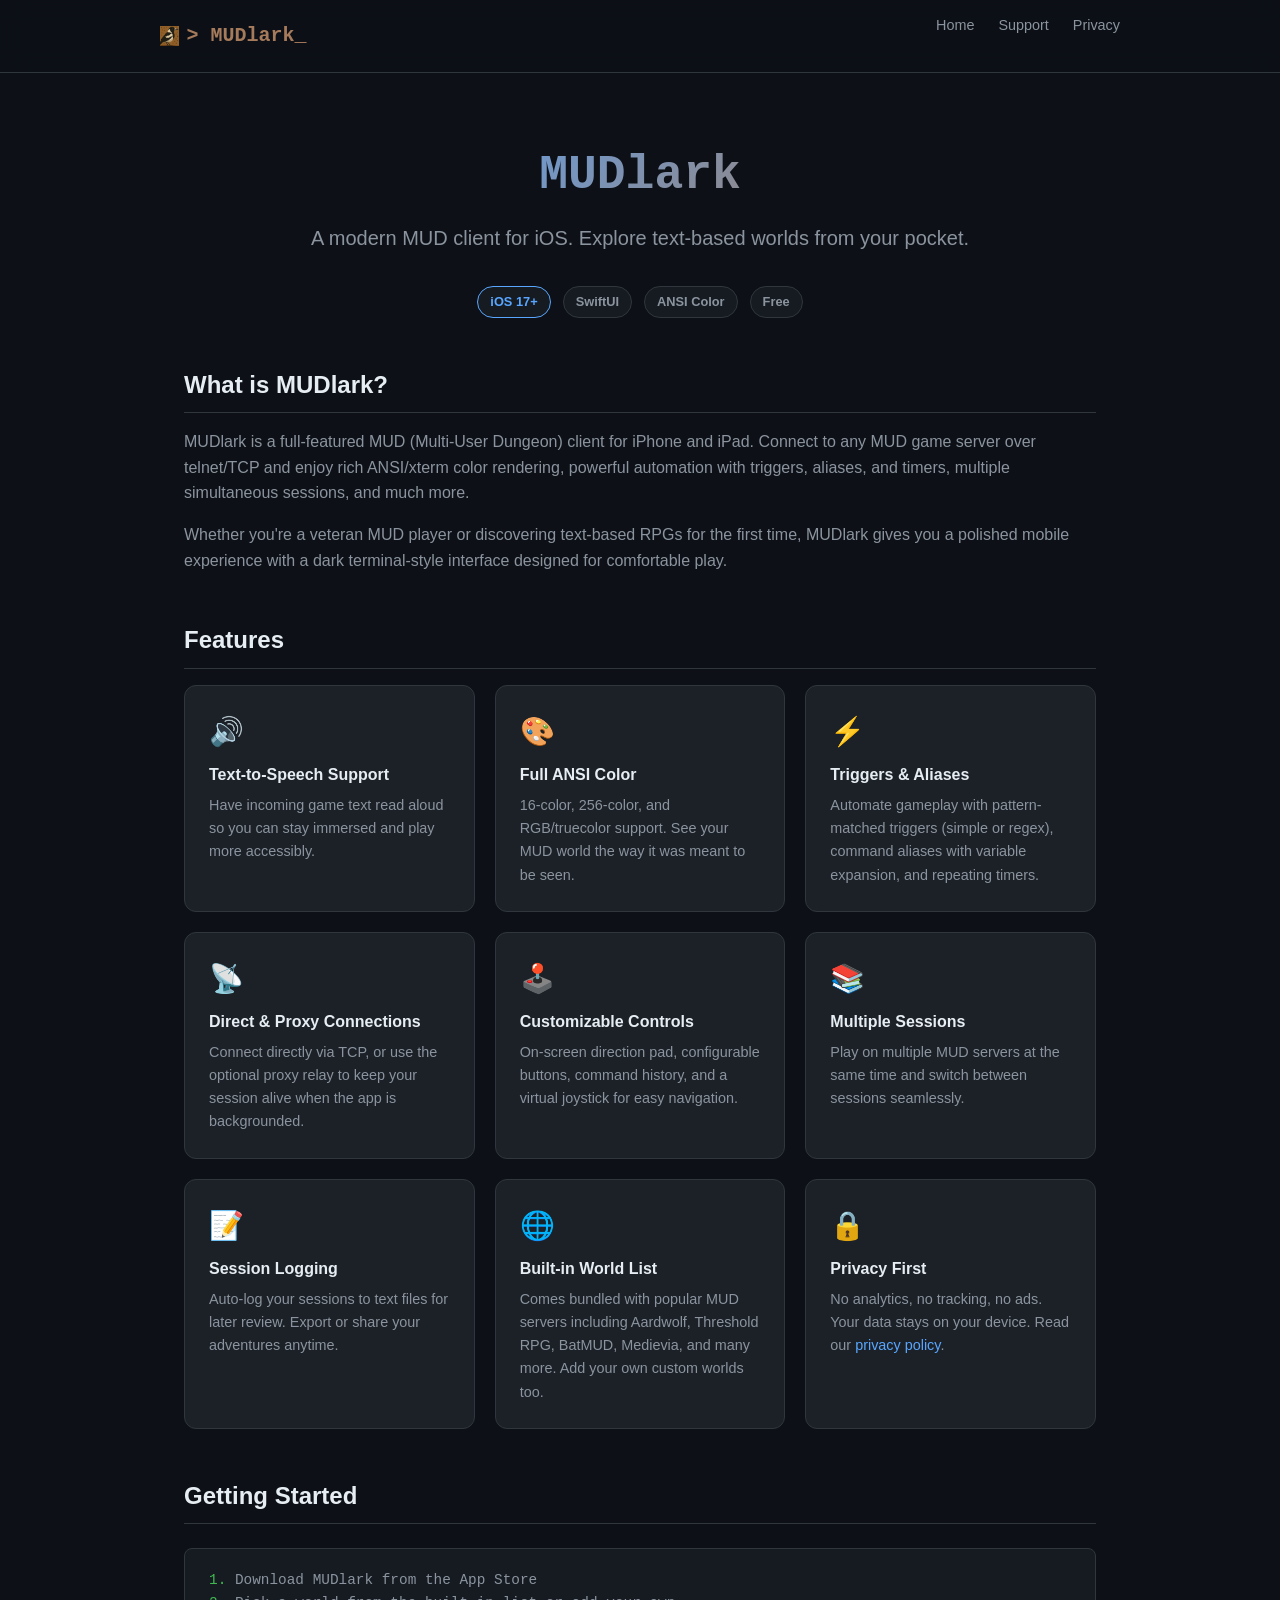
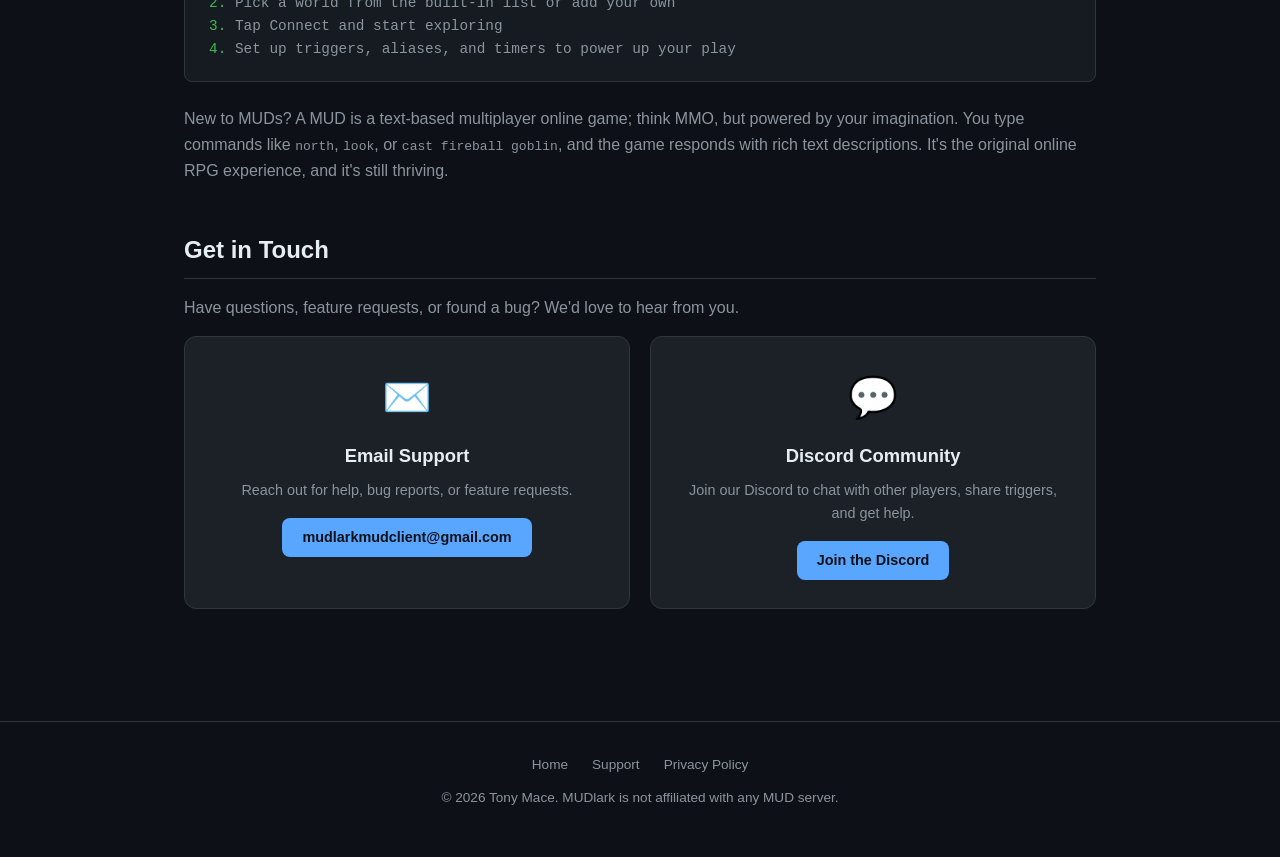
==== docs/index.html @ a76c88ca "bigger icon" ====
<!DOCTYPE html>
<html lang="en">
<head>
  <meta charset="UTF-8">
  <meta name="viewport" content="width=device-width, initial-scale=1.0">
  <title>MUDlark — iOS MUD Client</title>
  <meta name="description" content="MUDlark is a modern MUD client for iOS. Connect to MUD game servers with full ANSI color support, triggers, aliases, timers, and more.">
  <link rel="stylesheet" href="style.css">
</head>
<body>

  <nav>
    <div class="nav-inner">
      <a href="index.html" class="logo"><img src="MUDlark_icon.png" alt="" class="logo-icon" width="36" height="36">&gt; MUDlark_</a>
      <ul class="nav-links">
        <li><a href="index.html">Home</a></li>
        <li><a href="support.html">Support</a></li>
        <li><a href="privacy.html">Privacy</a></li>
      </ul>
    </div>
  </nav>

  <div class="hero">
    <h1>MUDlark</h1>
    <p class="tagline">A modern MUD client for iOS. Explore text-based worlds from your pocket.</p>
    <div class="badges">
      <span class="badge ios">iOS 17+</span>
      <span class="badge">SwiftUI</span>
      <span class="badge">ANSI Color</span>
      <span class="badge">Free</span>
    </div>
  </div>

  <div class="container">

    <section id="about">
      <h2>What is MUDlark?</h2>
      <p>MUDlark is a full-featured MUD (Multi-User Dungeon) client for iPhone and iPad. Connect to any MUD game server over telnet/TCP and enjoy rich ANSI/xterm color rendering, powerful automation with triggers, aliases, and timers, multiple simultaneous sessions, and much more.</p>
      <p>Whether you're a veteran MUD player or discovering text-based RPGs for the first time, MUDlark gives you a polished mobile experience with a dark terminal-style interface designed for comfortable play.</p>
    </section>

    <section id="features">
      <h2>Features</h2>
      <div class="features">

        <div class="feature-card">
          <div class="icon">🔊</div>
          <h3>Text-to-Speech Support</h3>
          <p>Have incoming game text read aloud so you can stay immersed and play more accessibly.</p>
        </div>

        <div class="feature-card">
          <div class="icon">🎨</div>
          <h3>Full ANSI Color</h3>
          <p>16-color, 256-color, and RGB/truecolor support. See your MUD world the way it was meant to be seen.</p>
        </div>

        <div class="feature-card">
          <div class="icon">⚡</div>
          <h3>Triggers &amp; Aliases</h3>
          <p>Automate gameplay with pattern-matched triggers (simple or regex), command aliases with variable expansion, and repeating timers.</p>
        </div>

        <div class="feature-card">
          <div class="icon">📡</div>
          <h3>Direct &amp; Proxy Connections</h3>
          <p>Connect directly via TCP, or use the optional proxy relay to keep your session alive when the app is backgrounded.</p>
        </div>

        <div class="feature-card">
          <div class="icon">🕹️</div>
          <h3>Customizable Controls</h3>
          <p>On-screen direction pad, configurable buttons, command history, and a virtual joystick for easy navigation.</p>
        </div>

        <div class="feature-card">
          <div class="icon">📚</div>
          <h3>Multiple Sessions</h3>
          <p>Play on multiple MUD servers at the same time and switch between sessions seamlessly.</p>
        </div>

        <div class="feature-card">
          <div class="icon">📝</div>
          <h3>Session Logging</h3>
          <p>Auto-log your sessions to text files for later review. Export or share your adventures anytime.</p>
        </div>

        <div class="feature-card">
          <div class="icon">🌐</div>
          <h3>Built-in World List</h3>
          <p>Comes bundled with popular MUD servers including Aardwolf, Threshold RPG, BatMUD, Medievia, and many more. Add your own custom worlds too.</p>
        </div>

        <div class="feature-card">
          <div class="icon">🔒</div>
          <h3>Privacy First</h3>
          <p>No analytics, no tracking, no ads. Your data stays on your device. Read our <a href="privacy.html">privacy policy</a>.</p>
        </div>

      </div>
    </section>

    <section id="getting-started">
      <h2>Getting Started</h2>
      <div class="terminal-box">
        <span class="prompt">1.</span> <span class="output">Download MUDlark from the App Store</span><br>
        <span class="prompt">2.</span> <span class="output">Pick a world from the built-in list or add your own</span><br>
        <span class="prompt">3.</span> <span class="output">Tap Connect and start exploring</span><br>
        <span class="prompt">4.</span> <span class="output">Set up triggers, aliases, and timers to power up your play</span>
      </div>
      <p>New to MUDs? A MUD is a text-based multiplayer online game; think MMO, but powered by your imagination. You type commands like <code>north</code>, <code>look</code>, or <code>cast fireball goblin</code>, and the game responds with rich text descriptions. It's the original online RPG experience, and it's still thriving.</p>
    </section>

    <section id="contact">
      <h2>Get in Touch</h2>
      <p>Have questions, feature requests, or found a bug? We'd love to hear from you.</p>
      <div class="contact-grid">
        <div class="contact-card">
          <div class="icon">✉️</div>
          <h3>Email Support</h3>
          <p>Reach out for help, bug reports, or feature requests.</p>
          <a href="mailto:mudlarkmudclient@gmail.com" class="btn">mudlarkmudclient@gmail.com</a>
        </div>
        <div class="contact-card">
          <div class="icon">💬</div>
          <h3>Discord Community</h3>
          <p>Join our Discord to chat with other players, share triggers, and get help.</p>
          <a href="https://discord.gg/mudlark" class="btn">Join the Discord</a>
        </div>
      </div>
    </section>

  </div>

  <footer>
    <div class="footer-links">
      <a href="index.html">Home</a>
      <a href="support.html">Support</a>
      <a href="privacy.html">Privacy Policy</a>
    </div>
    <p>&copy; 2026 Tony Mace. MUDlark is not affiliated with any MUD server.</p>
  </footer>

</body>
</html>
---- docs/style.css ----
/* MUDlark Support Site Styles */

:root {
  --bg-primary: #0d1117;
  --bg-secondary: #161b22;
  --bg-card: #1c2128;
  --text-primary: #e6edf3;
  --text-secondary: #8b949e;
  --accent: #58a6ff;
  --accent-hover: #79c0ff;
  --green: #3fb950;
  --brown: #a67b5b;
  --border: #30363d;
  --font-mono: 'Courier New', Courier, monospace;
}

* {
  margin: 0;
  padding: 0;
  box-sizing: border-box;
}

html {
  scroll-behavior: smooth;
}

body {
  font-family: -apple-system, BlinkMacSystemFont, 'Segoe UI', Roboto, Oxygen, sans-serif;
  background-color: var(--bg-primary);
  color: var(--text-primary);
  line-height: 1.6;
  min-height: 100vh;
}

a {
  color: var(--accent);
  text-decoration: none;
  transition: color 0.2s;
}

a:hover {
  color: var(--accent-hover);
  text-decoration: underline;
}

/* Navigation */
nav {
  position: sticky;
  top: 0;
  z-index: 100;
  background-color: rgba(13, 17, 23, 0.92);
  backdrop-filter: blur(12px);
  -webkit-backdrop-filter: blur(12px);
  border-bottom: 1px solid var(--border);
  padding: 0.75rem 1.5rem;
}

nav .nav-inner {
  max-width: 960px;
  margin: 0 auto;
  display: flex;
  align-items: center;
  justify-content: space-between;
}

nav .logo {
  display: inline-flex;
  align-items: center;
  gap: 0.45rem;
  font-size: 1.25rem;
  font-weight: 700;
  color: var(--brown);
  text-decoration: none;
  font-family: var(--font-mono);
}

nav .logo .logo-icon {
  width: 1.2rem;
  height: 1.2rem;
  display: block;
}

nav .logo:hover {
  color: var(--accent);
  text-decoration: none;
}

nav .nav-links {
  display: flex;
  gap: 1.5rem;
  list-style: none;
}

nav .nav-links a {
  font-size: 0.9rem;
  color: var(--text-secondary);
  font-weight: 500;
}

nav .nav-links a:hover {
  color: var(--text-primary);
  text-decoration: none;
}

/* Hero */
.hero {
  text-align: center;
  padding: 4rem 1.5rem 3rem;
  max-width: 720px;
  margin: 0 auto;
}

.hero h1 {
  font-size: 3rem;
  font-weight: 800;
  margin-bottom: 0.5rem;
  font-family: var(--font-mono);
  background: linear-gradient(135deg, var(--accent), var(--brown));
  -webkit-background-clip: text;
  -webkit-text-fill-color: transparent;
  background-clip: text;
}

.hero .tagline {
  font-size: 1.25rem;
  color: var(--text-secondary);
  margin-bottom: 2rem;
}

.hero .badges {
  display: flex;
  gap: 0.75rem;
  justify-content: center;
  flex-wrap: wrap;
}

.badge {
  display: inline-block;
  padding: 0.3rem 0.75rem;
  border-radius: 999px;
  font-size: 0.8rem;
  font-weight: 600;
  border: 1px solid var(--border);
  color: var(--text-secondary);
  background-color: var(--bg-secondary);
}

.badge.ios {
  border-color: var(--accent);
  color: var(--accent);
}

/* Container */
.container {
  max-width: 960px;
  margin: 0 auto;
  padding: 0 1.5rem 4rem;
}

/* Section */
section {
  margin-bottom: 3rem;
}

section h2 {
  font-size: 1.5rem;
  font-weight: 700;
  margin-bottom: 1rem;
  padding-bottom: 0.5rem;
  border-bottom: 1px solid var(--border);
}

section h3 {
  font-size: 1.15rem;
  font-weight: 600;
  margin-bottom: 0.5rem;
  margin-top: 1.5rem;
}

p {
  margin-bottom: 1rem;
  color: var(--text-secondary);
}

/* Feature Grid */
.features {
  display: grid;
  grid-template-columns: repeat(auto-fit, minmax(260px, 1fr));
  gap: 1.25rem;
  margin-top: 1rem;
}

.feature-card {
  background-color: var(--bg-card);
  border: 1px solid var(--border);
  border-radius: 12px;
  padding: 1.5rem;
  transition: border-color 0.2s, transform 0.2s;
}

.feature-card:hover {
  border-color: var(--accent);
  transform: translateY(-2px);
}

.feature-card .icon {
  font-size: 1.75rem;
  margin-bottom: 0.5rem;
}

.feature-card h3 {
  font-size: 1rem;
  font-weight: 600;
  margin-bottom: 0.4rem;
  margin-top: 0;
  color: var(--text-primary);
}

.feature-card p {
  font-size: 0.9rem;
  color: var(--text-secondary);
  margin-bottom: 0;
}

/* Contact Cards */
.contact-grid {
  display: grid;
  grid-template-columns: repeat(auto-fit, minmax(280px, 1fr));
  gap: 1.25rem;
  margin-top: 1rem;
}

.contact-card {
  background-color: var(--bg-card);
  border: 1px solid var(--border);
  border-radius: 12px;
  padding: 1.75rem;
  text-align: center;
  transition: border-color 0.2s, transform 0.2s;
}

.contact-card:hover {
  border-color: var(--accent);
  transform: translateY(-2px);
}

.contact-card .icon {
  font-size: 2.5rem;
  margin-bottom: 0.75rem;
}

.contact-card h3 {
  margin-top: 0;
  margin-bottom: 0.5rem;
  color: var(--text-primary);
}

.contact-card p {
  font-size: 0.9rem;
  margin-bottom: 1rem;
}

.contact-card .btn {
  display: inline-block;
  padding: 0.5rem 1.25rem;
  background-color: var(--accent);
  color: var(--bg-primary);
  border-radius: 8px;
  font-weight: 600;
  font-size: 0.9rem;
  transition: background-color 0.2s;
}

.contact-card .btn:hover {
  background-color: var(--accent-hover);
  text-decoration: none;
}

/* Lists */
ul, ol {
  margin-bottom: 1rem;
  padding-left: 1.5rem;
  color: var(--text-secondary);
}

li {
  margin-bottom: 0.4rem;
}

/* Privacy page specific */
.policy-section {
  margin-bottom: 2rem;
}

.policy-section h3 {
  color: var(--text-primary);
}

.policy-section ul {
  list-style-type: '→ ';
}

.last-updated {
  font-size: 0.85rem;
  color: var(--text-secondary);
  font-style: italic;
  margin-bottom: 2rem;
}

/* Footer */
footer {
  border-top: 1px solid var(--border);
  text-align: center;
  padding: 2rem 1.5rem;
  color: var(--text-secondary);
  font-size: 0.85rem;
}

footer a {
  color: var(--text-secondary);
}

footer a:hover {
  color: var(--text-primary);
}

footer .footer-links {
  display: flex;
  gap: 1.5rem;
  justify-content: center;
  margin-bottom: 0.75rem;
}

/* Terminal-style callout */
.terminal-box {
  background-color: var(--bg-secondary);
  border: 1px solid var(--border);
  border-radius: 8px;
  padding: 1.25rem 1.5rem;
  font-family: var(--font-mono);
  font-size: 0.9rem;
  margin: 1.5rem 0;
  overflow-x: auto;
}

.terminal-box .prompt {
  color: var(--green);
}

.terminal-box .command {
  color: var(--text-primary);
}

.terminal-box .output {
  color: var(--text-secondary);
}

/* Responsive */
@media (max-width: 640px) {
  .hero h1 {
    font-size: 2.25rem;
  }

  .hero .tagline {
    font-size: 1.05rem;
  }

  nav .nav-links {
    gap: 1rem;
  }

  .features {
    grid-template-columns: 1fr;
  }

  .contact-grid {
    grid-template-columns: 1fr;
  }
}
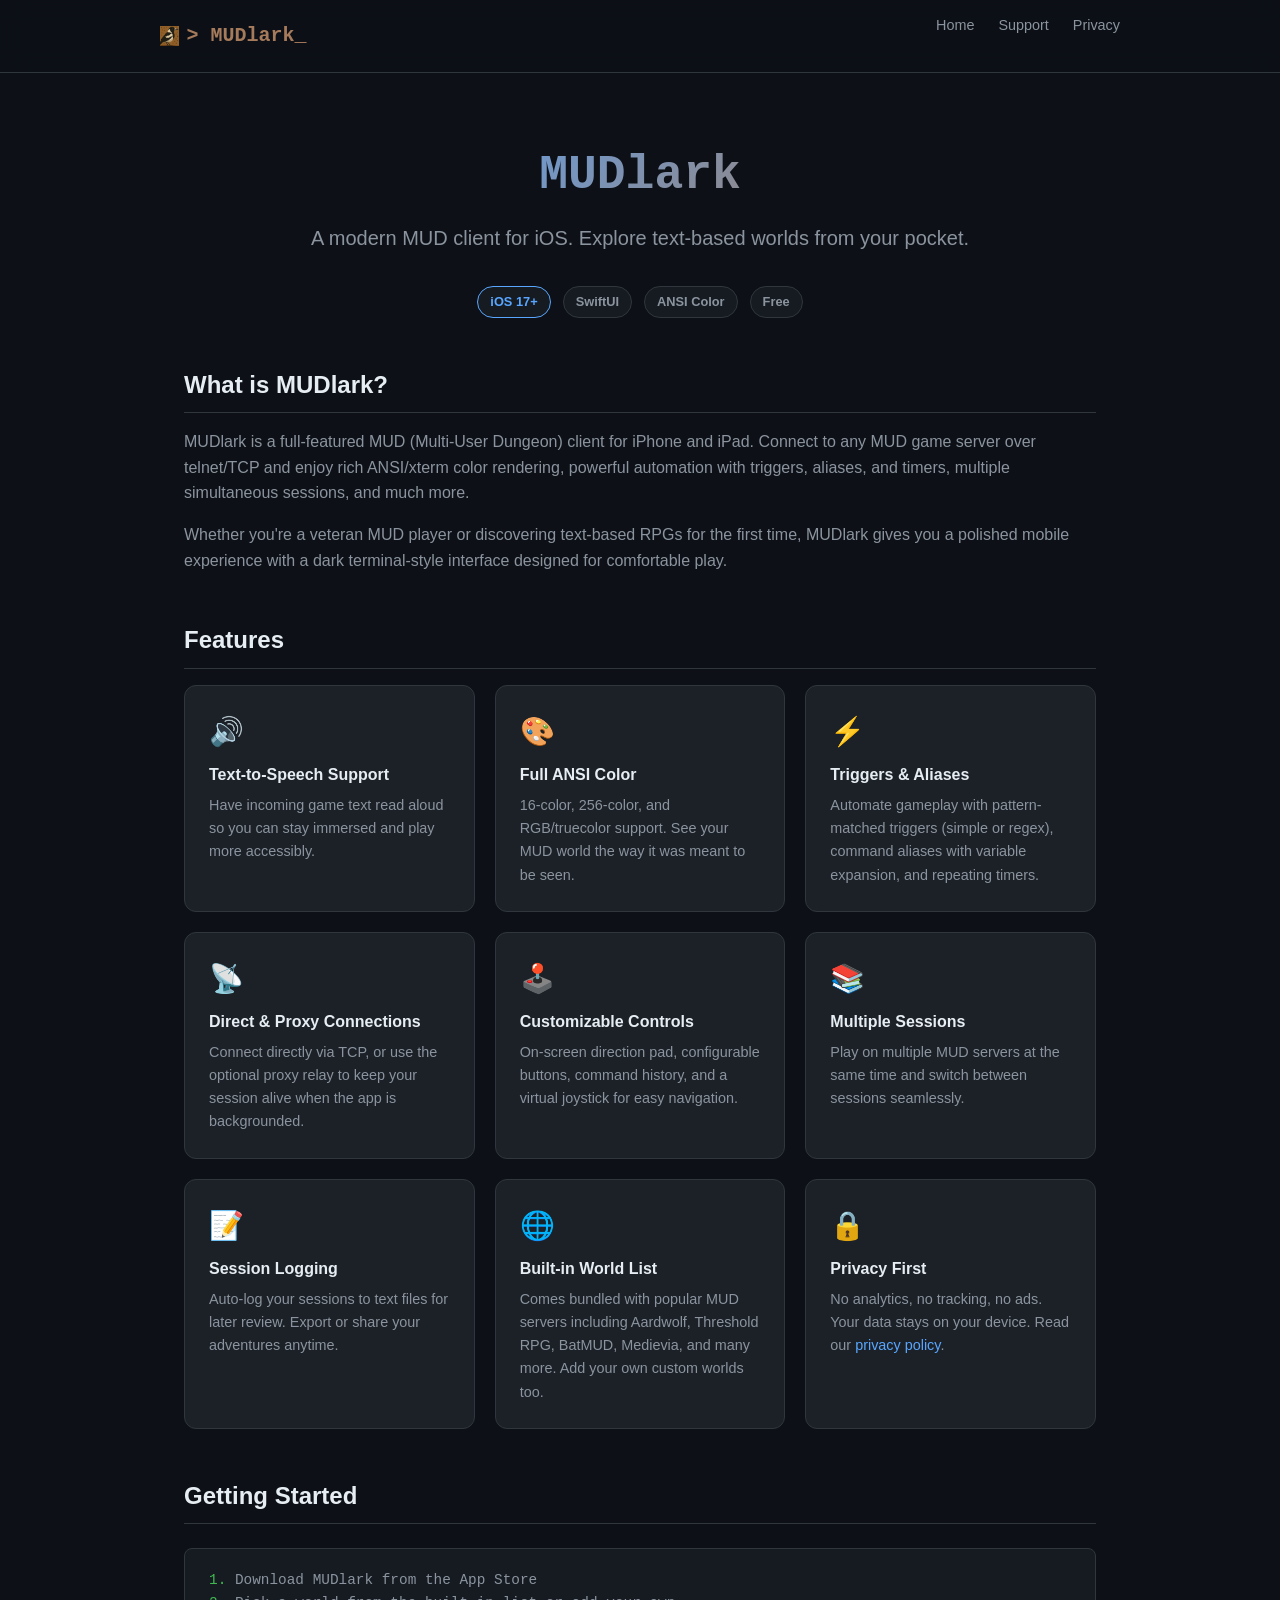
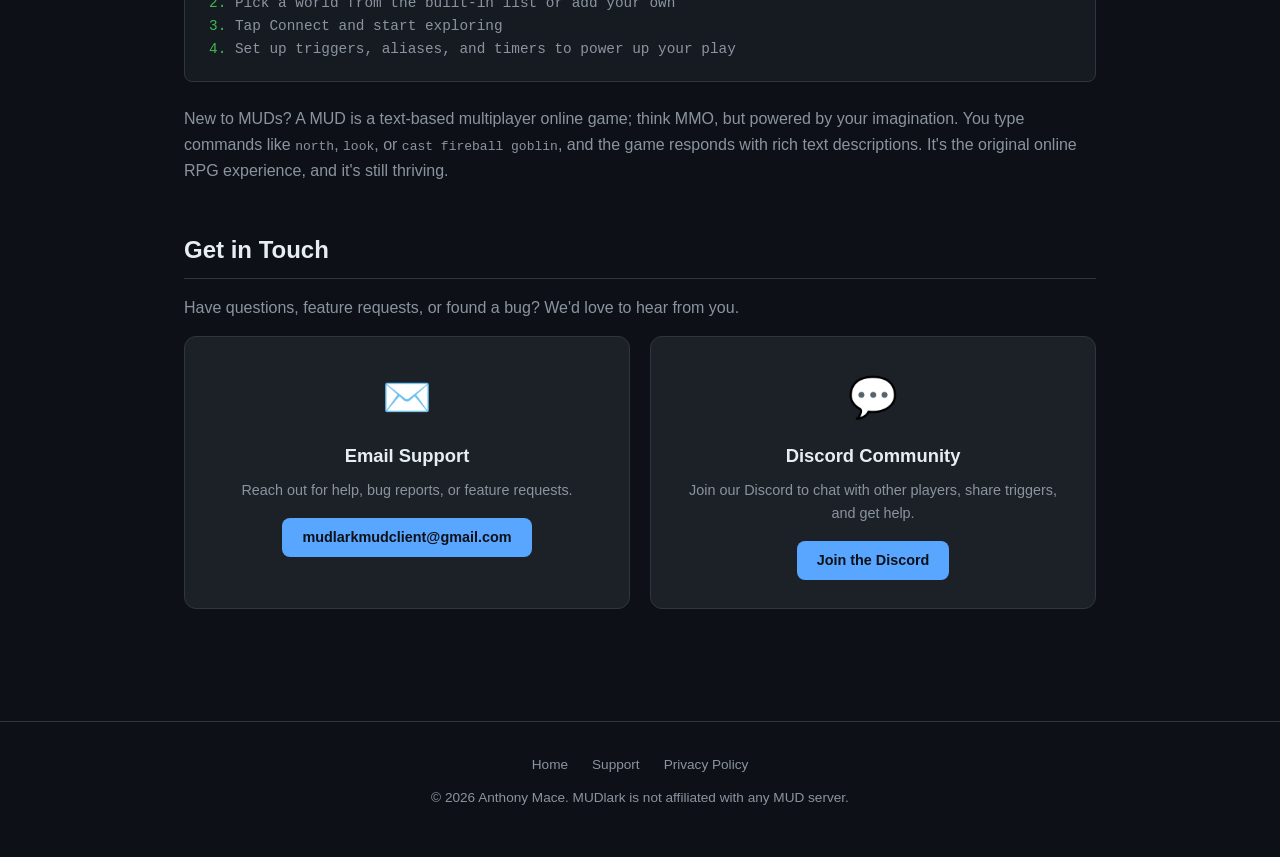
==== commit a41513f3: "discord invite update" ====
--- a/docs/index.html
+++ b/docs/index.html
@@ -5,6 +5,7 @@
   <meta name="viewport" content="width=device-width, initial-scale=1.0">
   <title>MUDlark — iOS MUD Client</title>
   <meta name="description" content="MUDlark is a modern MUD client for iOS. Connect to MUD game servers with full ANSI color support, triggers, aliases, timers, and more.">
+  <link rel="icon" type="image/png" href="MUDlark_icon.png">
   <link rel="stylesheet" href="style.css">
 </head>
 <body>
@@ -125,7 +126,7 @@
           <div class="icon">💬</div>
           <h3>Discord Community</h3>
           <p>Join our Discord to chat with other players, share triggers, and get help.</p>
-          <a href="https://discord.gg/mudlark" class="btn">Join the Discord</a>
+          <a href="https://discord.gg/G8BBd2xR7Z" class="btn">Join the Discord</a>
         </div>
       </div>
     </section>
@@ -138,7 +139,7 @@
       <a href="support.html">Support</a>
       <a href="privacy.html">Privacy Policy</a>
     </div>
-    <p>&copy; 2026 Tony Mace. MUDlark is not affiliated with any MUD server.</p>
+    <p>&copy; 2026 Anthony Mace. MUDlark is not affiliated with any MUD server.</p>
   </footer>
 
 </body>
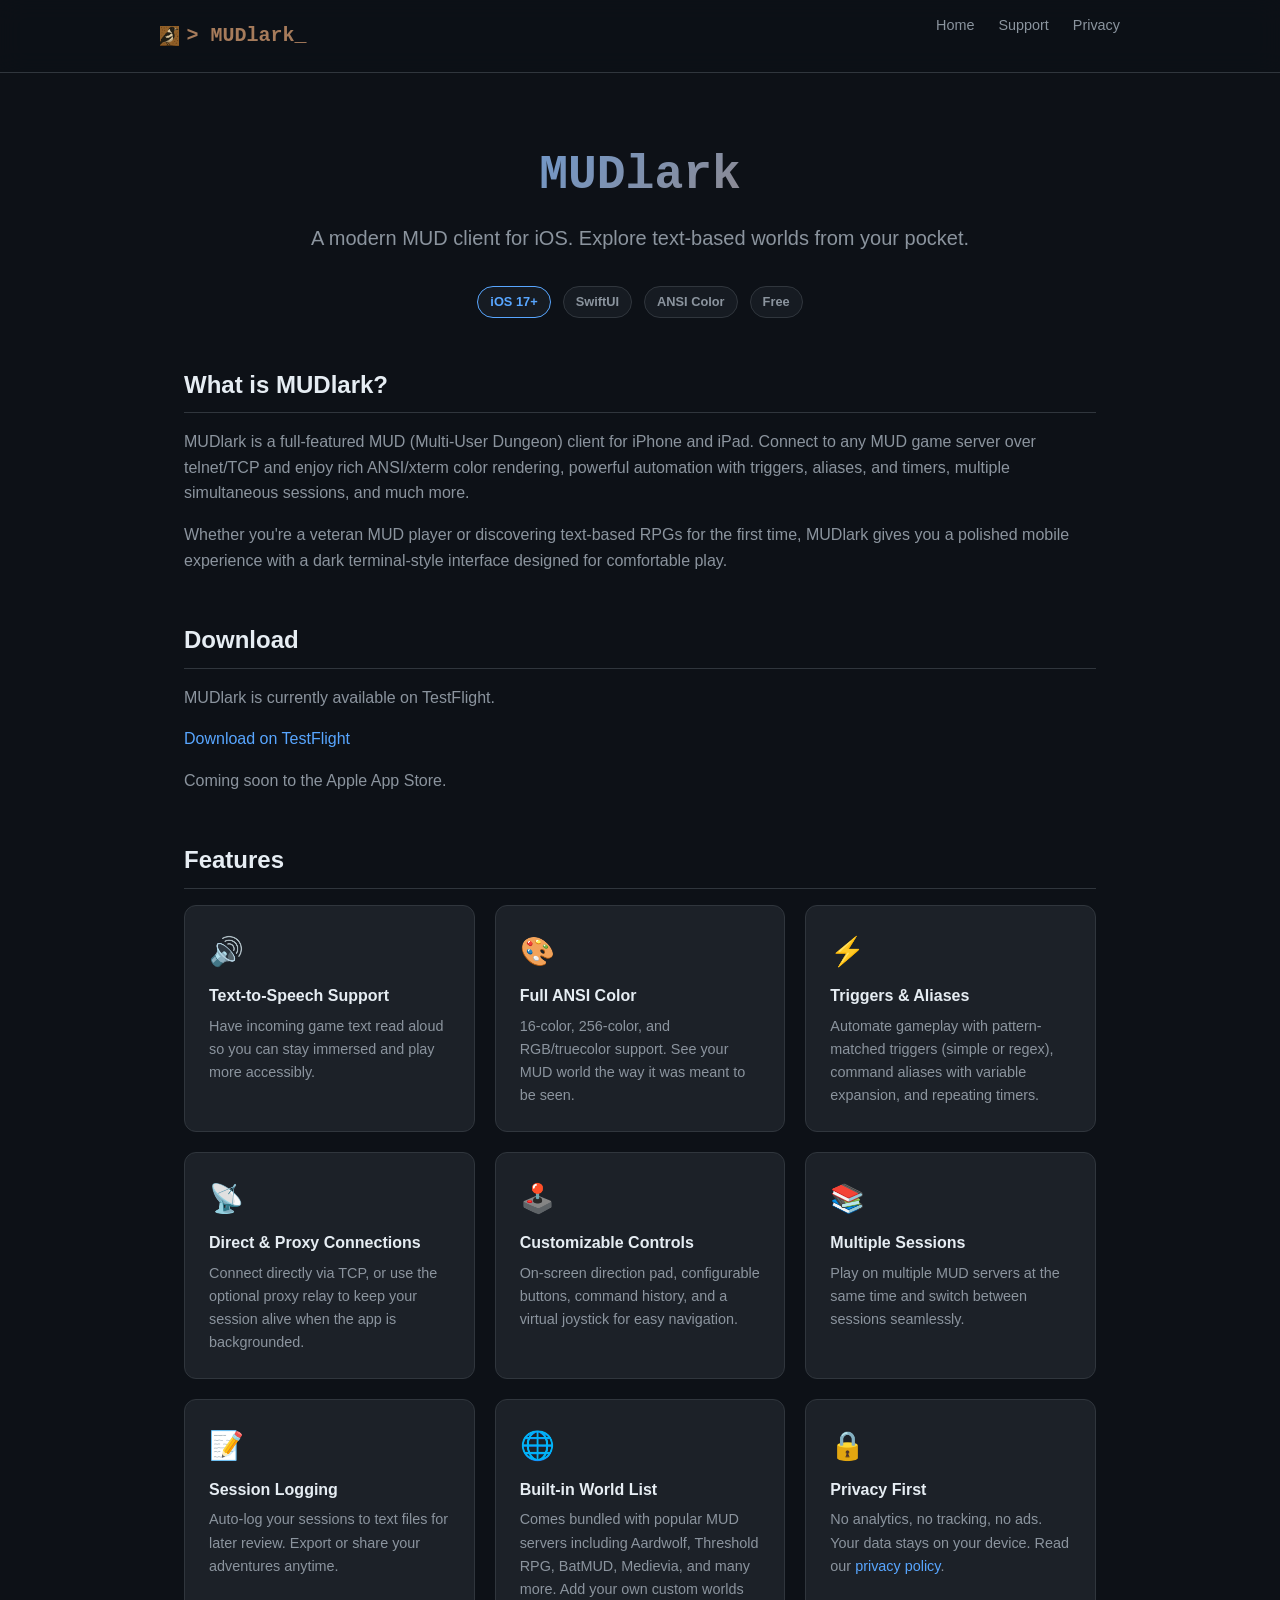
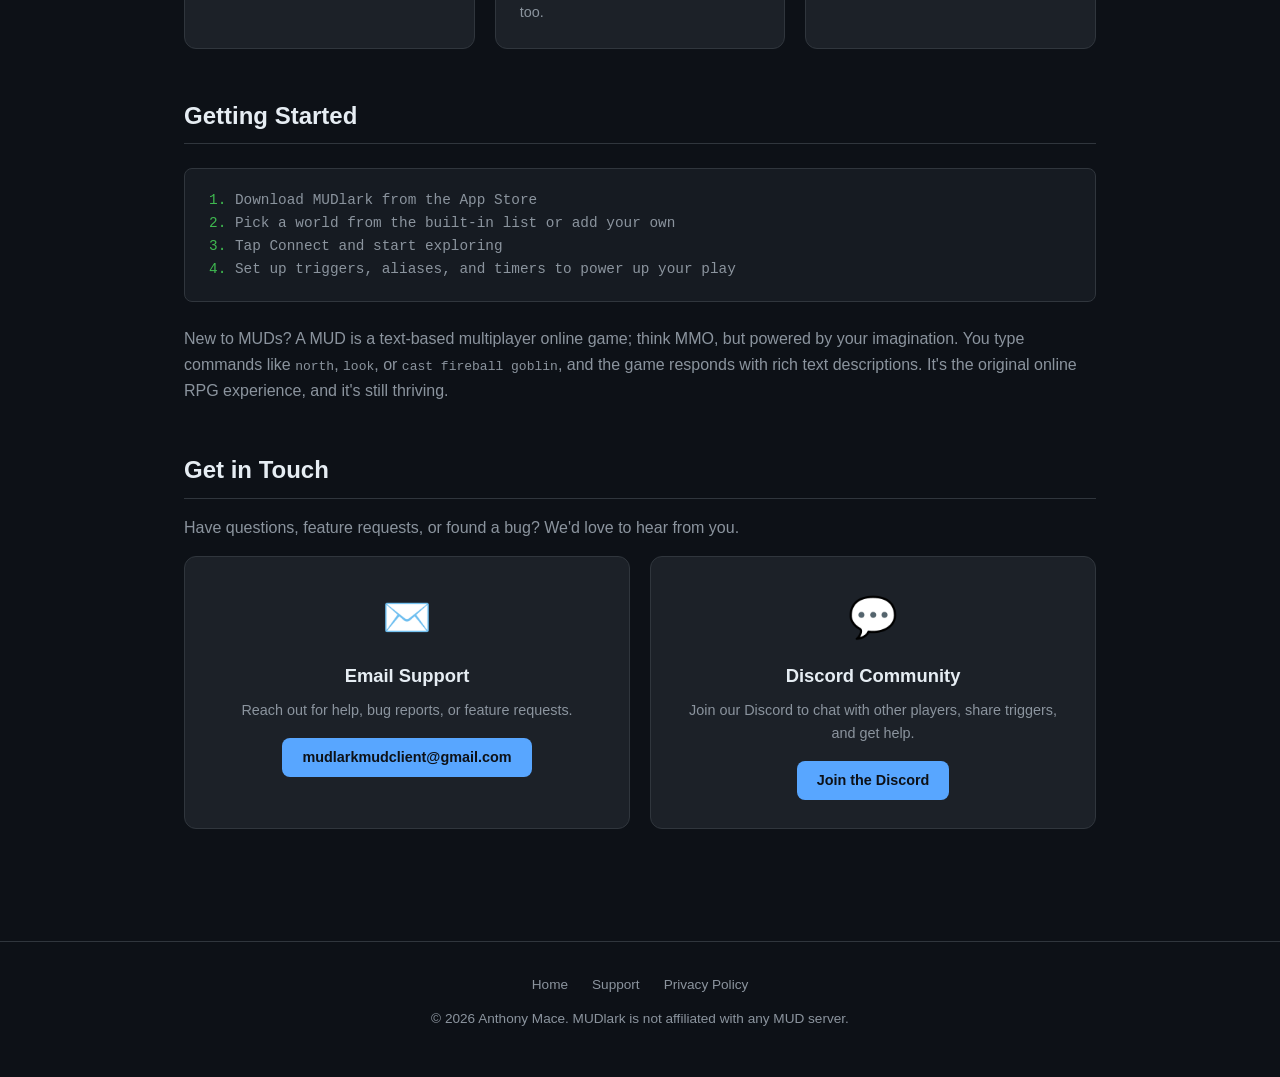
==== commit 130ab7bc: "testflight link" ====
--- a/docs/index.html
+++ b/docs/index.html
@@ -38,6 +38,13 @@
       <h2>What is MUDlark?</h2>
       <p>MUDlark is a full-featured MUD (Multi-User Dungeon) client for iPhone and iPad. Connect to any MUD game server over telnet/TCP and enjoy rich ANSI/xterm color rendering, powerful automation with triggers, aliases, and timers, multiple simultaneous sessions, and much more.</p>
       <p>Whether you're a veteran MUD player or discovering text-based RPGs for the first time, MUDlark gives you a polished mobile experience with a dark terminal-style interface designed for comfortable play.</p>
+    </section>
+
+    <section id="download">
+      <h2>Download</h2>
+      <p>MUDlark is currently available on TestFlight.</p>
+      <p><a href="https://testflight.apple.com/join/w8BUhwcQ">Download on TestFlight</a></p>
+      <p>Coming soon to the Apple App Store.</p>
     </section>
 
     <section id="features">
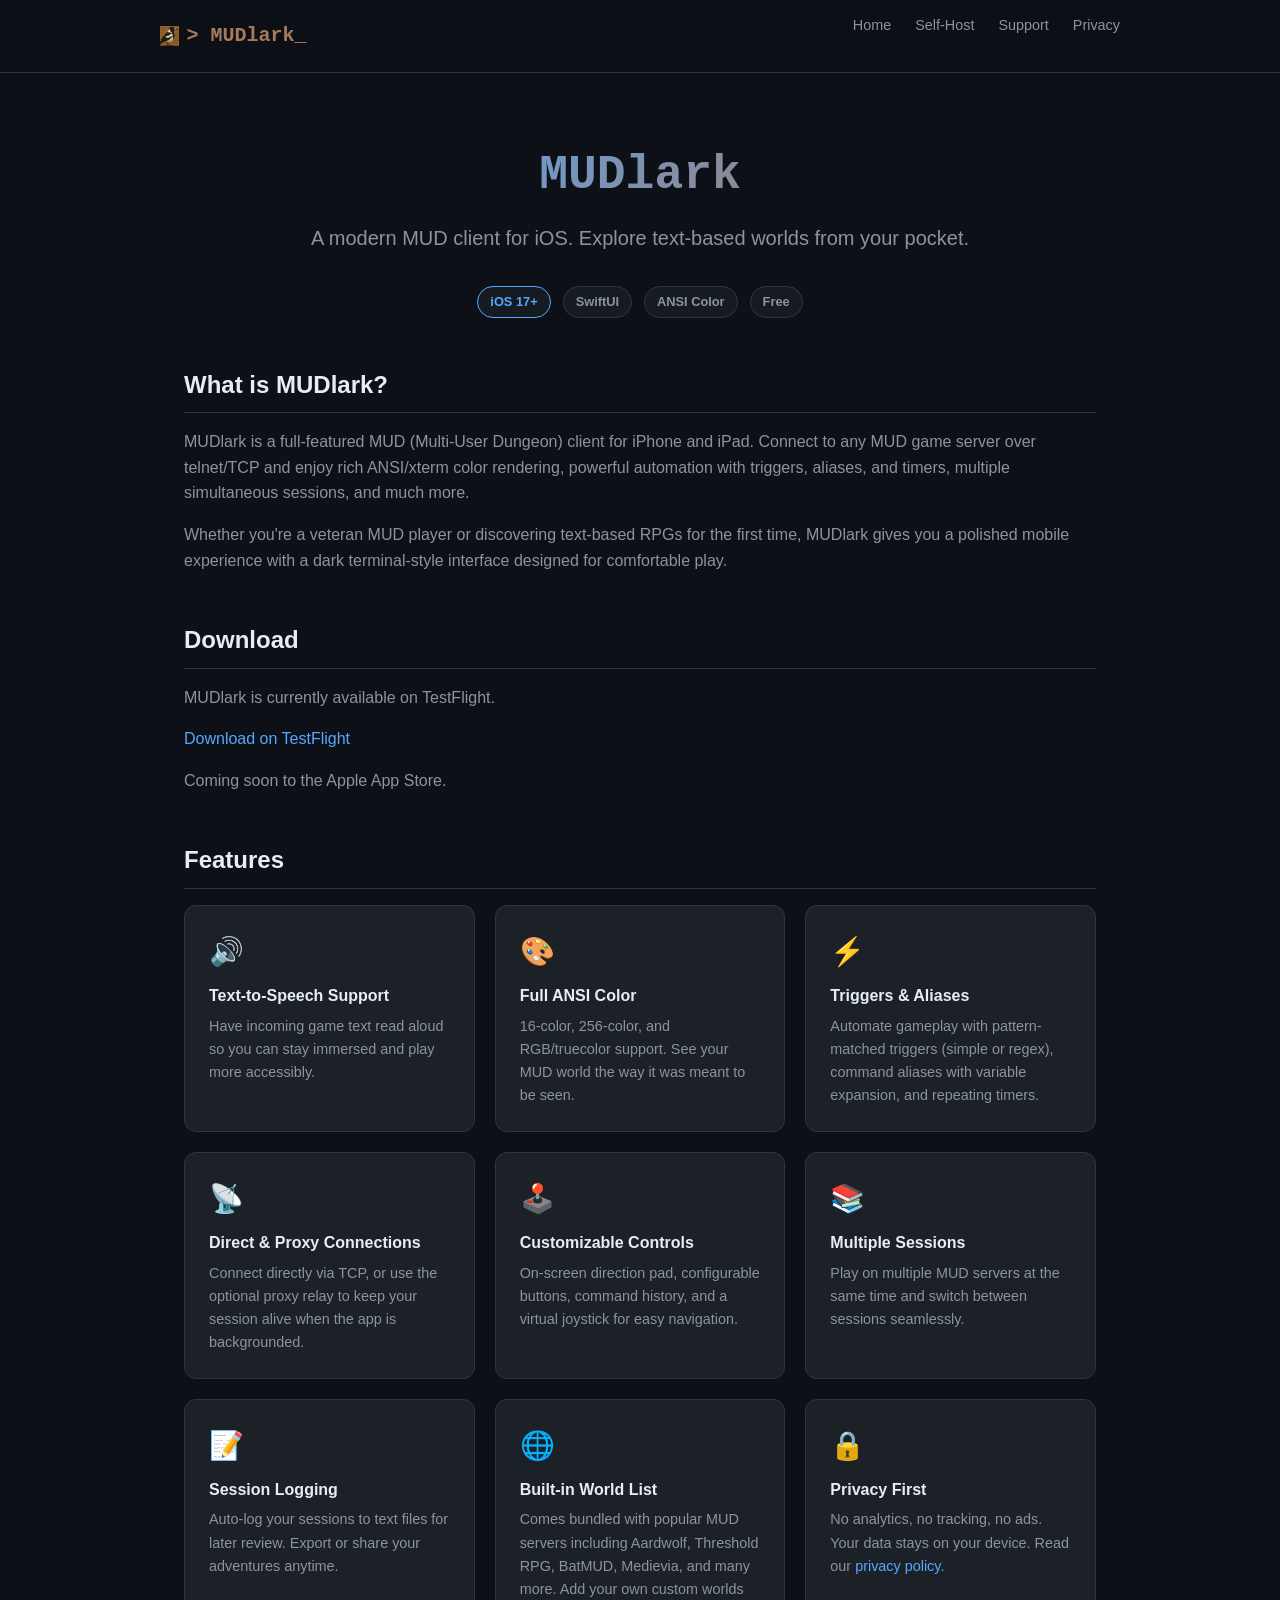
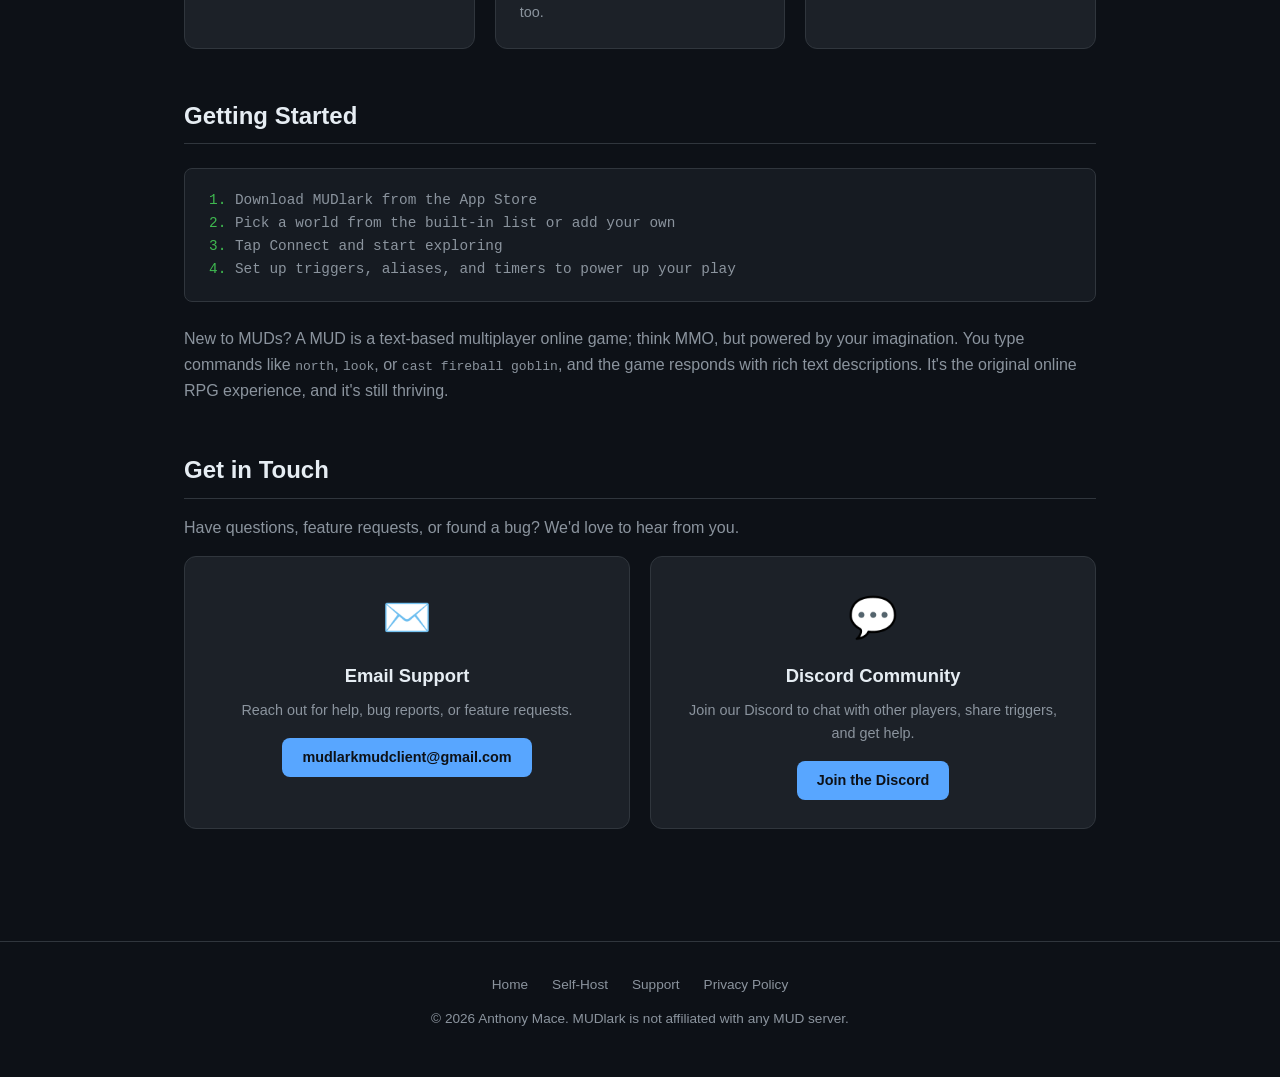
==== commit 76a54f84: "self-host page" ====
--- a/docs/index.html
+++ b/docs/index.html
@@ -15,6 +15,7 @@
       <a href="index.html" class="logo"><img src="MUDlark_icon.png" alt="" class="logo-icon" width="36" height="36">&gt; MUDlark_</a>
       <ul class="nav-links">
         <li><a href="index.html">Home</a></li>
+        <li><a href="self-host.html">Self-Host</a></li>
         <li><a href="support.html">Support</a></li>
         <li><a href="privacy.html">Privacy</a></li>
       </ul>
@@ -143,6 +144,7 @@
   <footer>
     <div class="footer-links">
       <a href="index.html">Home</a>
+      <a href="self-host.html">Self-Host</a>
       <a href="support.html">Support</a>
       <a href="privacy.html">Privacy Policy</a>
     </div>
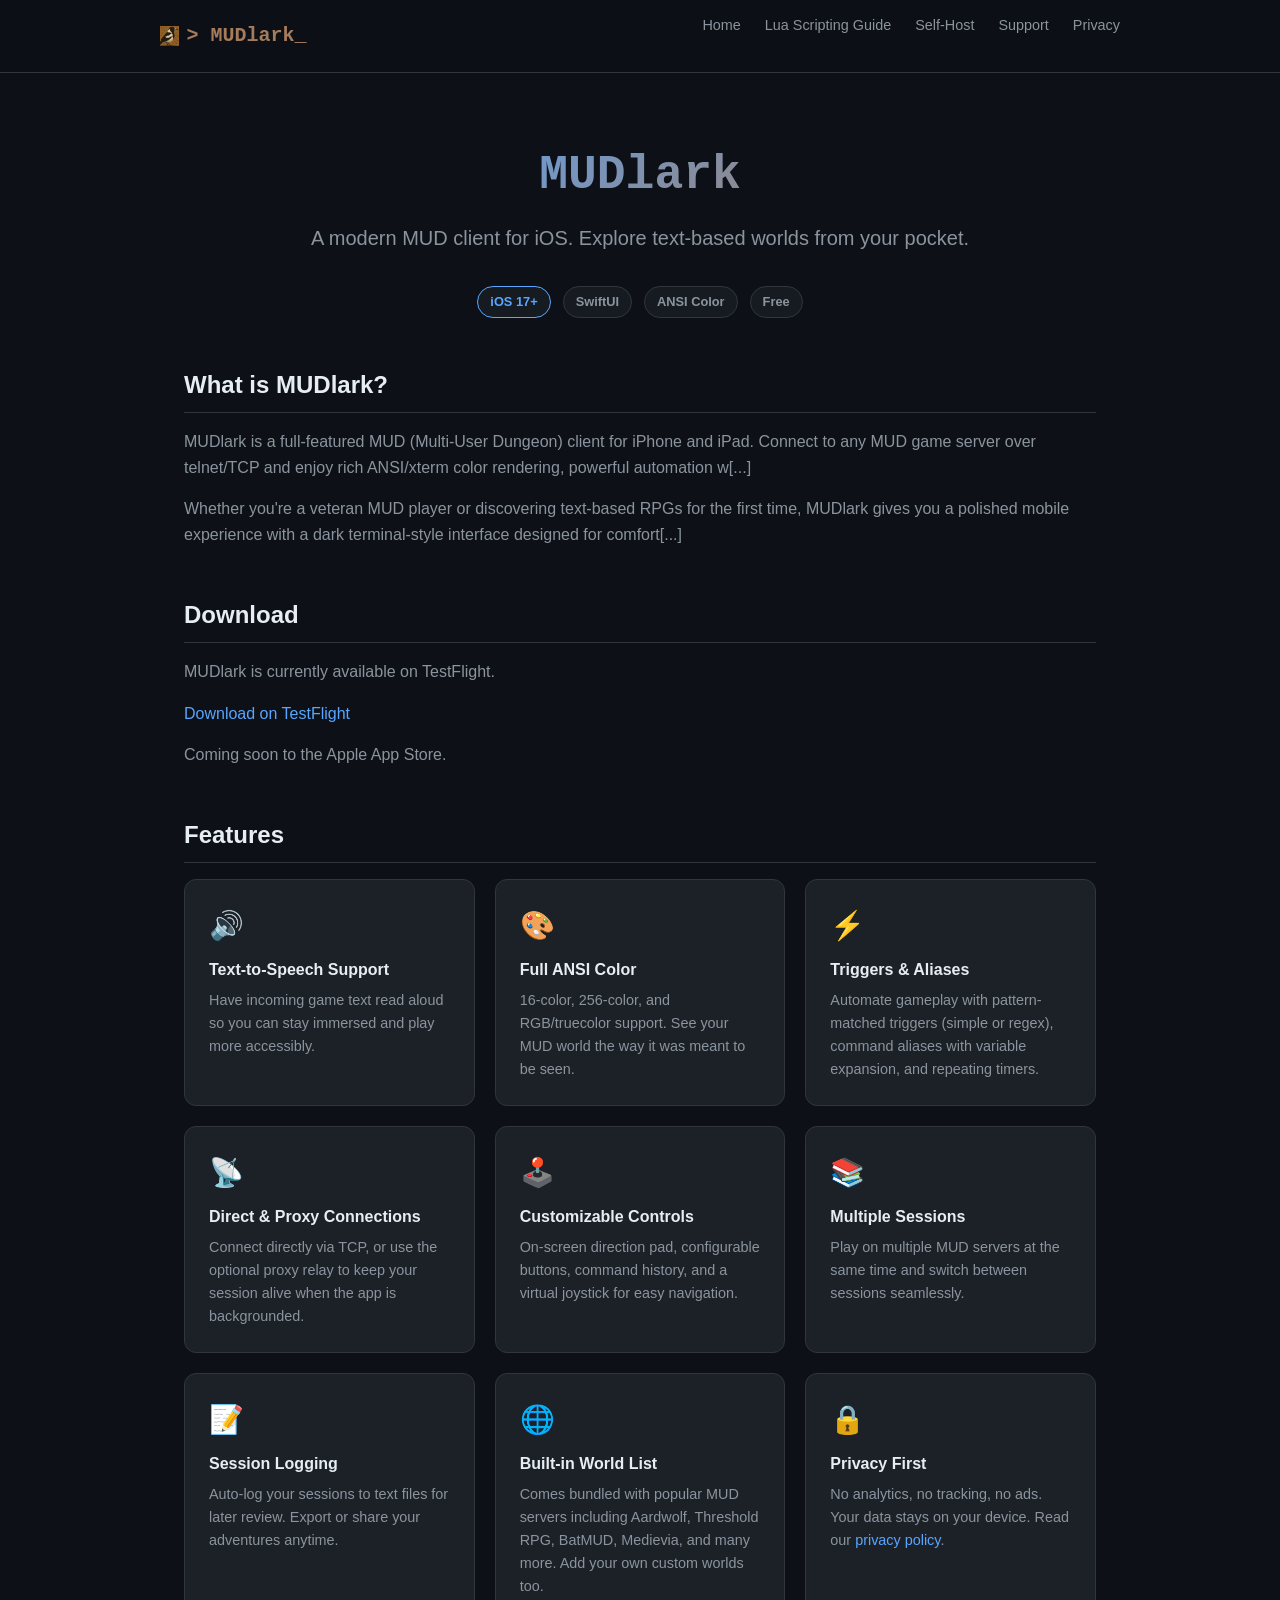
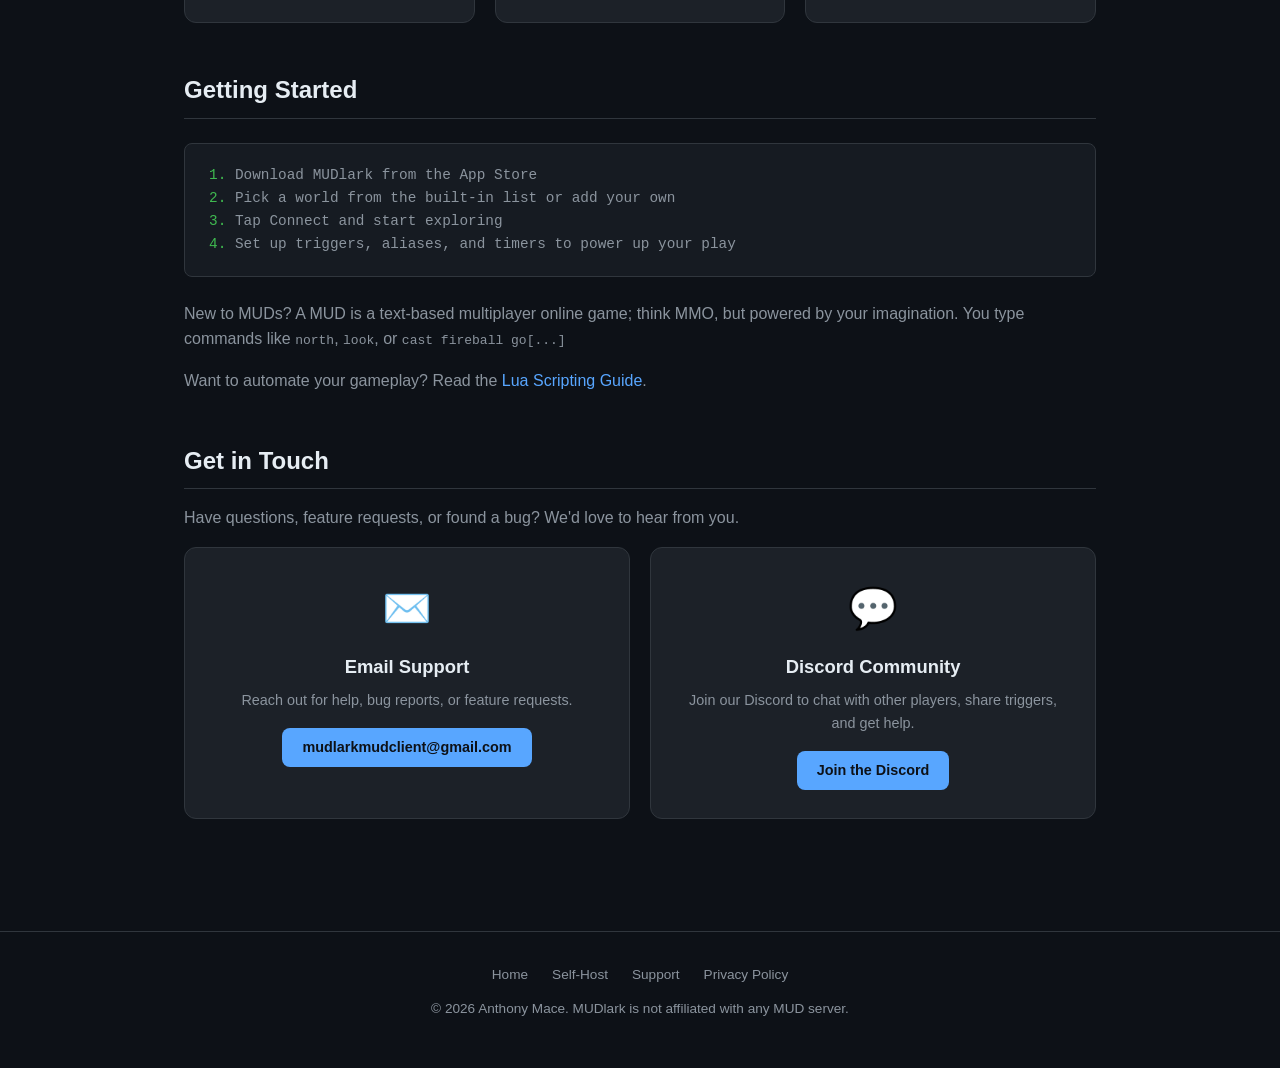
==== commit 3091d5b8: "Add Lua scripting guide links to home page" ====
--- a/docs/index.html
+++ b/docs/index.html
@@ -15,6 +15,7 @@
       <a href="index.html" class="logo"><img src="MUDlark_icon.png" alt="" class="logo-icon" width="36" height="36">&gt; MUDlark_</a>
       <ul class="nav-links">
         <li><a href="index.html">Home</a></li>
+        <li><a href="lua-scripting-guide.html">Lua Scripting Guide</a></li>
         <li><a href="self-host.html">Self-Host</a></li>
         <li><a href="support.html">Support</a></li>
         <li><a href="privacy.html">Privacy</a></li>
@@ -37,8 +38,8 @@
 
     <section id="about">
       <h2>What is MUDlark?</h2>
-      <p>MUDlark is a full-featured MUD (Multi-User Dungeon) client for iPhone and iPad. Connect to any MUD game server over telnet/TCP and enjoy rich ANSI/xterm color rendering, powerful automation with triggers, aliases, and timers, multiple simultaneous sessions, and much more.</p>
-      <p>Whether you're a veteran MUD player or discovering text-based RPGs for the first time, MUDlark gives you a polished mobile experience with a dark terminal-style interface designed for comfortable play.</p>
+      <p>MUDlark is a full-featured MUD (Multi-User Dungeon) client for iPhone and iPad. Connect to any MUD game server over telnet/TCP and enjoy rich ANSI/xterm color rendering, powerful automation w[...]</p>
+      <p>Whether you're a veteran MUD player or discovering text-based RPGs for the first time, MUDlark gives you a polished mobile experience with a dark terminal-style interface designed for comfort[...]</p>
     </section>
 
     <section id="download">
@@ -117,7 +118,8 @@
         <span class="prompt">3.</span> <span class="output">Tap Connect and start exploring</span><br>
         <span class="prompt">4.</span> <span class="output">Set up triggers, aliases, and timers to power up your play</span>
       </div>
-      <p>New to MUDs? A MUD is a text-based multiplayer online game; think MMO, but powered by your imagination. You type commands like <code>north</code>, <code>look</code>, or <code>cast fireball goblin</code>, and the game responds with rich text descriptions. It's the original online RPG experience, and it's still thriving.</p>
+      <p>New to MUDs? A MUD is a text-based multiplayer online game; think MMO, but powered by your imagination. You type commands like <code>north</code>, <code>look</code>, or <code>cast fireball go[...]</code></p>
+      <p>Want to automate your gameplay? Read the <a href="lua-scripting-guide.html">Lua Scripting Guide</a>.</p>
     </section>
 
     <section id="contact">
--- a/docs/style.css
+++ b/docs/style.css
@@ -377,3 +377,67 @@
     grid-template-columns: 1fr;
   }
 }
+
+/* Markdown documentation page */
+.markdown-doc h1 {
+  font-size: 2rem;
+  margin-bottom: 1rem;
+  margin-top: 0;
+}
+
+.markdown-doc h2 {
+  margin-top: 2rem;
+}
+
+.markdown-doc h3 {
+  margin-top: 1.25rem;
+}
+
+.markdown-doc hr {
+  border: 0;
+  border-top: 1px solid var(--border);
+  margin: 2rem 0;
+}
+
+.markdown-doc pre {
+  background-color: var(--bg-secondary);
+  border: 1px solid var(--border);
+  border-radius: 8px;
+  padding: 1rem;
+  overflow-x: auto;
+  margin: 1rem 0;
+}
+
+.markdown-doc code {
+  font-family: var(--font-mono);
+  font-size: 0.9em;
+}
+
+.markdown-doc pre code {
+  font-size: 0.85rem;
+}
+
+.markdown-doc table {
+  width: 100%;
+  border-collapse: collapse;
+  margin: 1rem 0 1.5rem;
+}
+
+.markdown-doc th,
+.markdown-doc td {
+  border: 1px solid var(--border);
+  padding: 0.6rem 0.75rem;
+  text-align: left;
+  vertical-align: top;
+}
+
+.markdown-doc th {
+  background-color: var(--bg-secondary);
+  color: var(--text-primary);
+}
+
+.markdown-doc blockquote {
+  border-left: 3px solid var(--accent);
+  padding-left: 0.9rem;
+  margin: 1rem 0;
+}
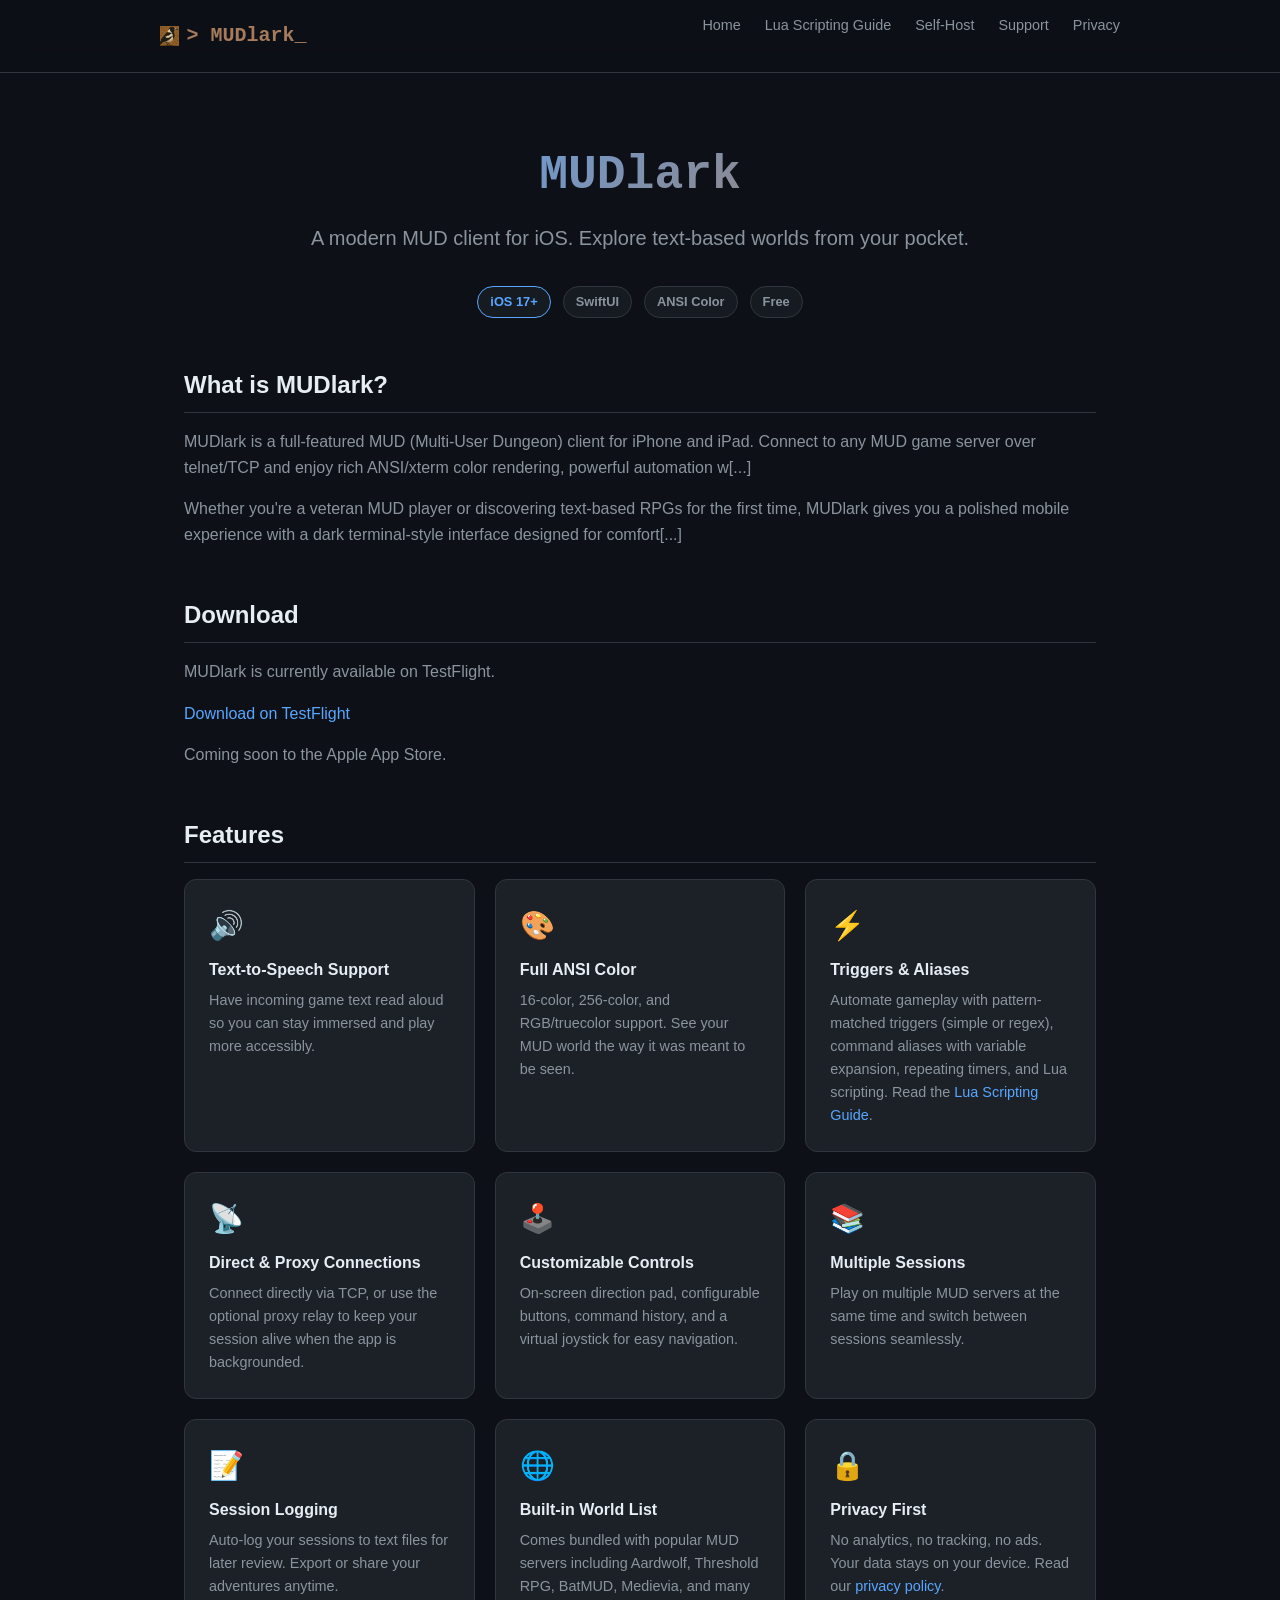
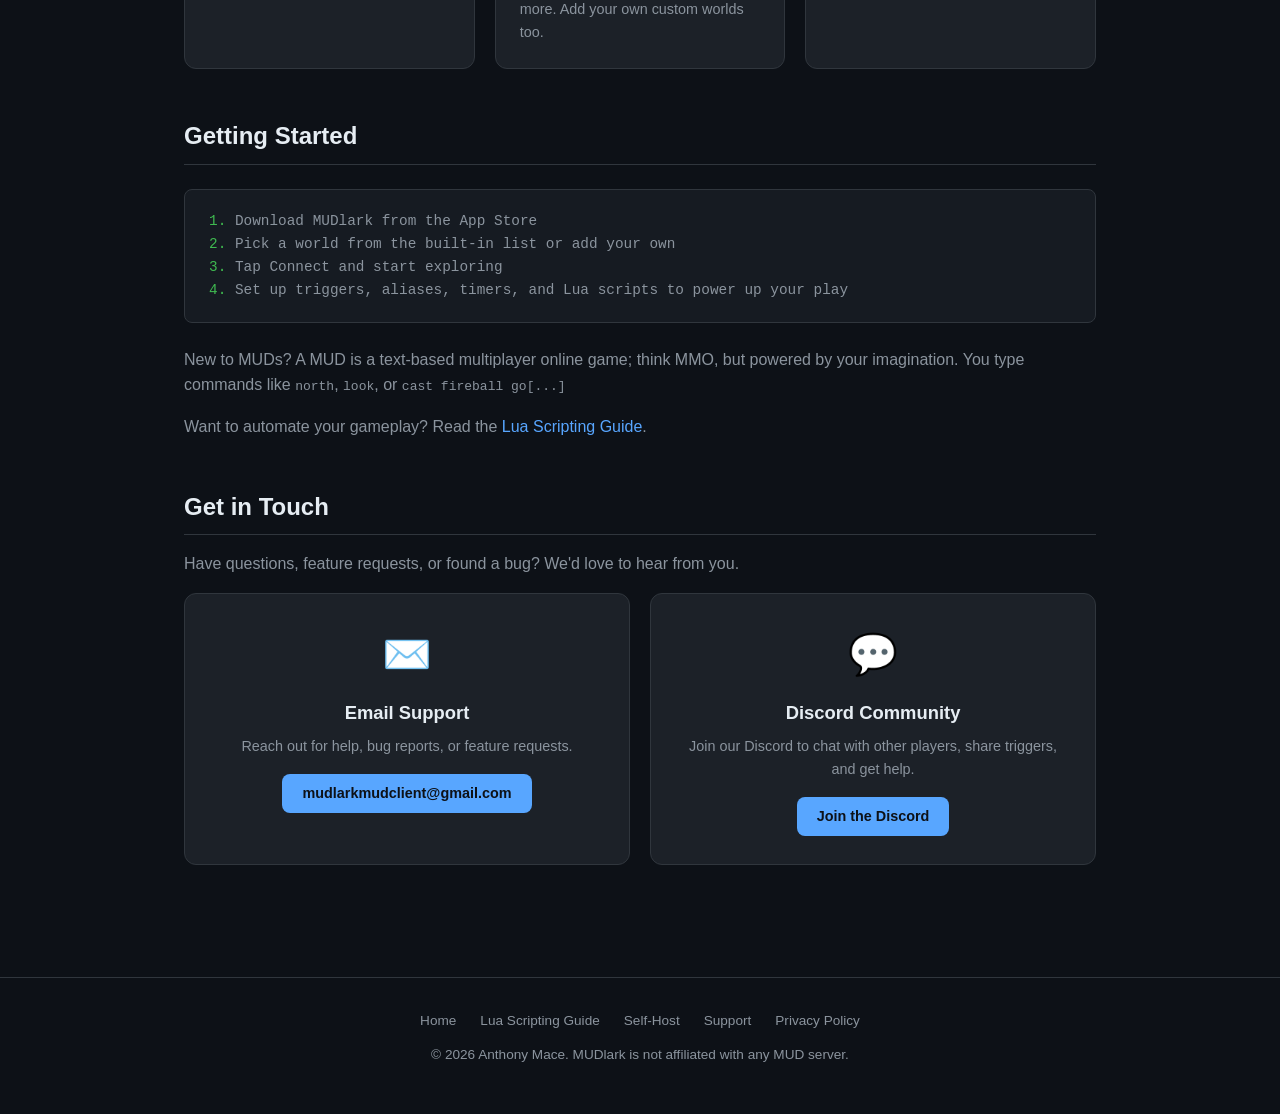
==== commit 5dc9aa6b: "Make Lua scripting guide links consistent on home page" ====
--- a/docs/index.html
+++ b/docs/index.html
@@ -68,7 +68,7 @@
         <div class="feature-card">
           <div class="icon">⚡</div>
           <h3>Triggers &amp; Aliases</h3>
-          <p>Automate gameplay with pattern-matched triggers (simple or regex), command aliases with variable expansion, and repeating timers.</p>
+          <p>Automate gameplay with pattern-matched triggers (simple or regex), command aliases with variable expansion, repeating timers, and Lua scripting. Read the <a href="lua-scripting-guide.html">Lua Scripting Guide</a>.</p>
         </div>
 
         <div class="feature-card">
@@ -116,7 +116,7 @@
         <span class="prompt">1.</span> <span class="output">Download MUDlark from the App Store</span><br>
         <span class="prompt">2.</span> <span class="output">Pick a world from the built-in list or add your own</span><br>
         <span class="prompt">3.</span> <span class="output">Tap Connect and start exploring</span><br>
-        <span class="prompt">4.</span> <span class="output">Set up triggers, aliases, and timers to power up your play</span>
+        <span class="prompt">4.</span> <span class="output">Set up triggers, aliases, timers, and Lua scripts to power up your play</span>
       </div>
       <p>New to MUDs? A MUD is a text-based multiplayer online game; think MMO, but powered by your imagination. You type commands like <code>north</code>, <code>look</code>, or <code>cast fireball go[...]</code></p>
       <p>Want to automate your gameplay? Read the <a href="lua-scripting-guide.html">Lua Scripting Guide</a>.</p>
@@ -146,6 +146,7 @@
   <footer>
     <div class="footer-links">
       <a href="index.html">Home</a>
+      <a href="lua-scripting-guide.html">Lua Scripting Guide</a>
       <a href="self-host.html">Self-Host</a>
       <a href="support.html">Support</a>
       <a href="privacy.html">Privacy Policy</a>
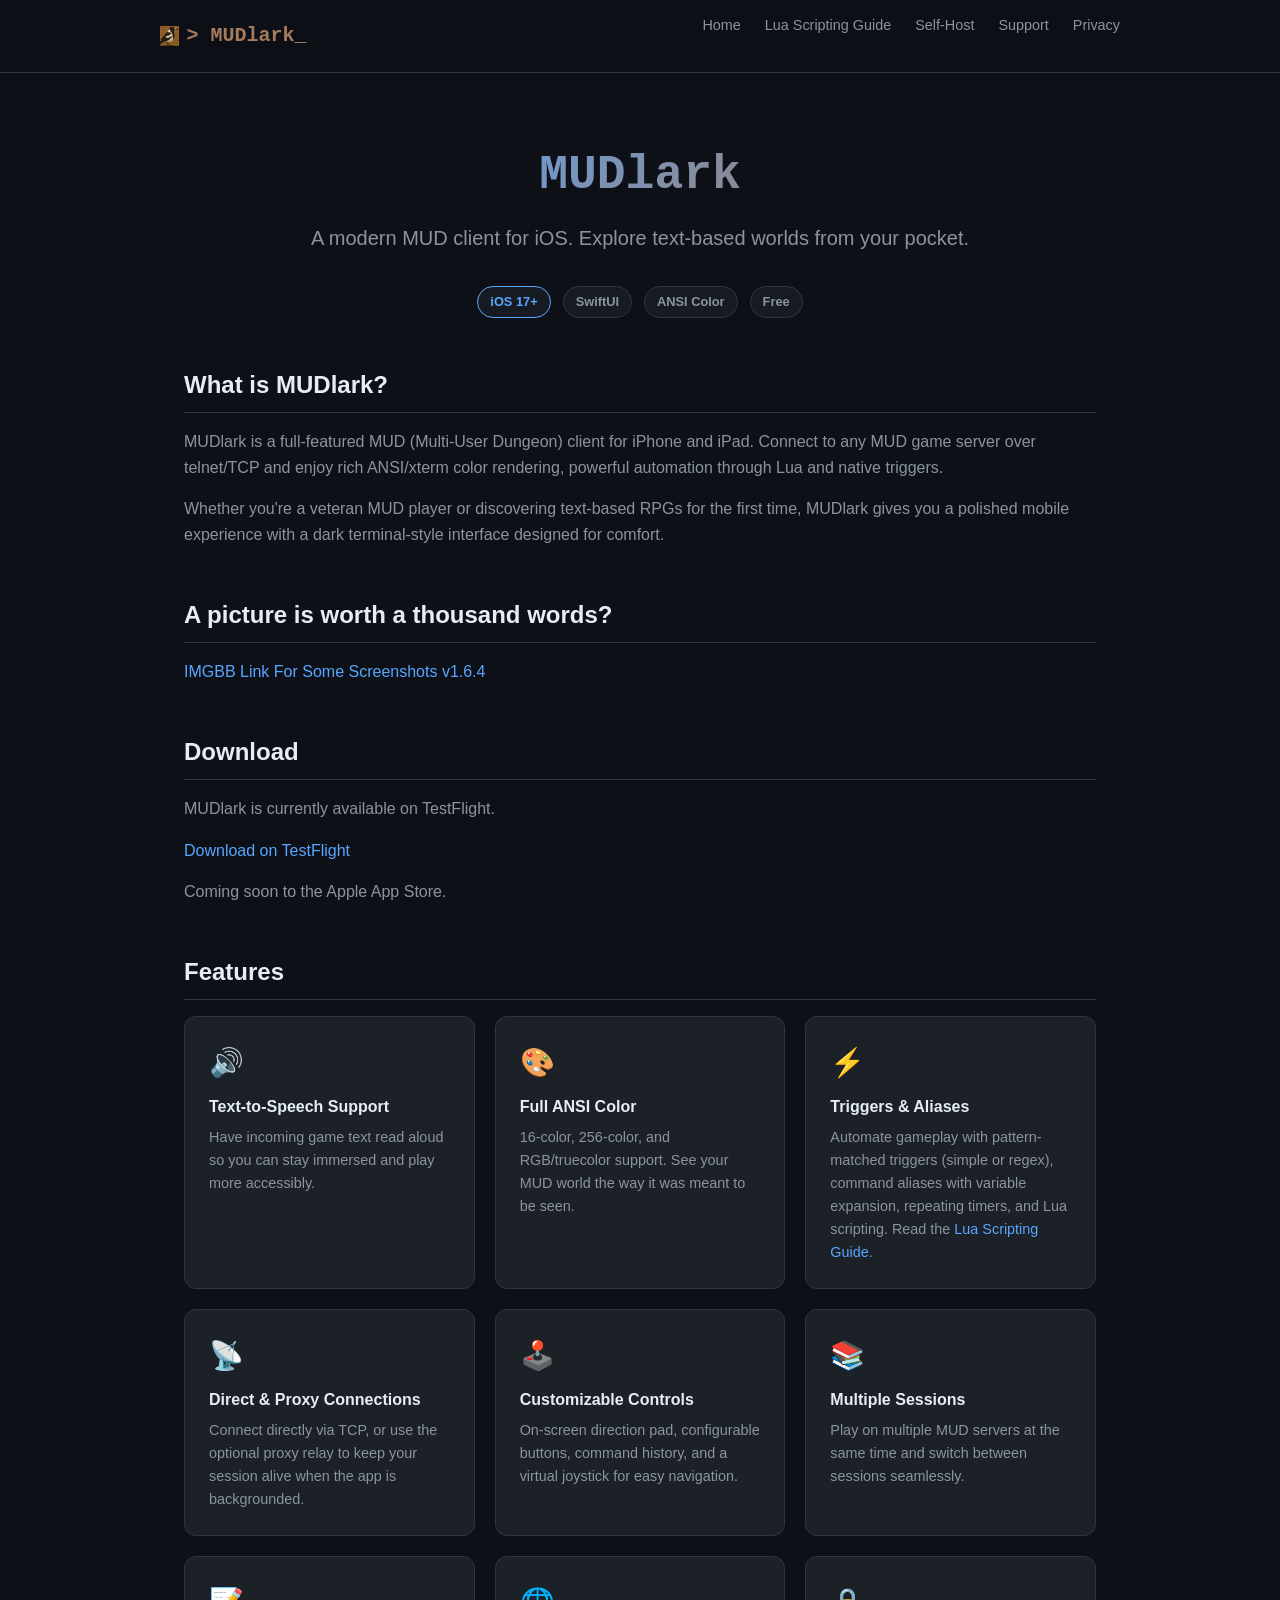
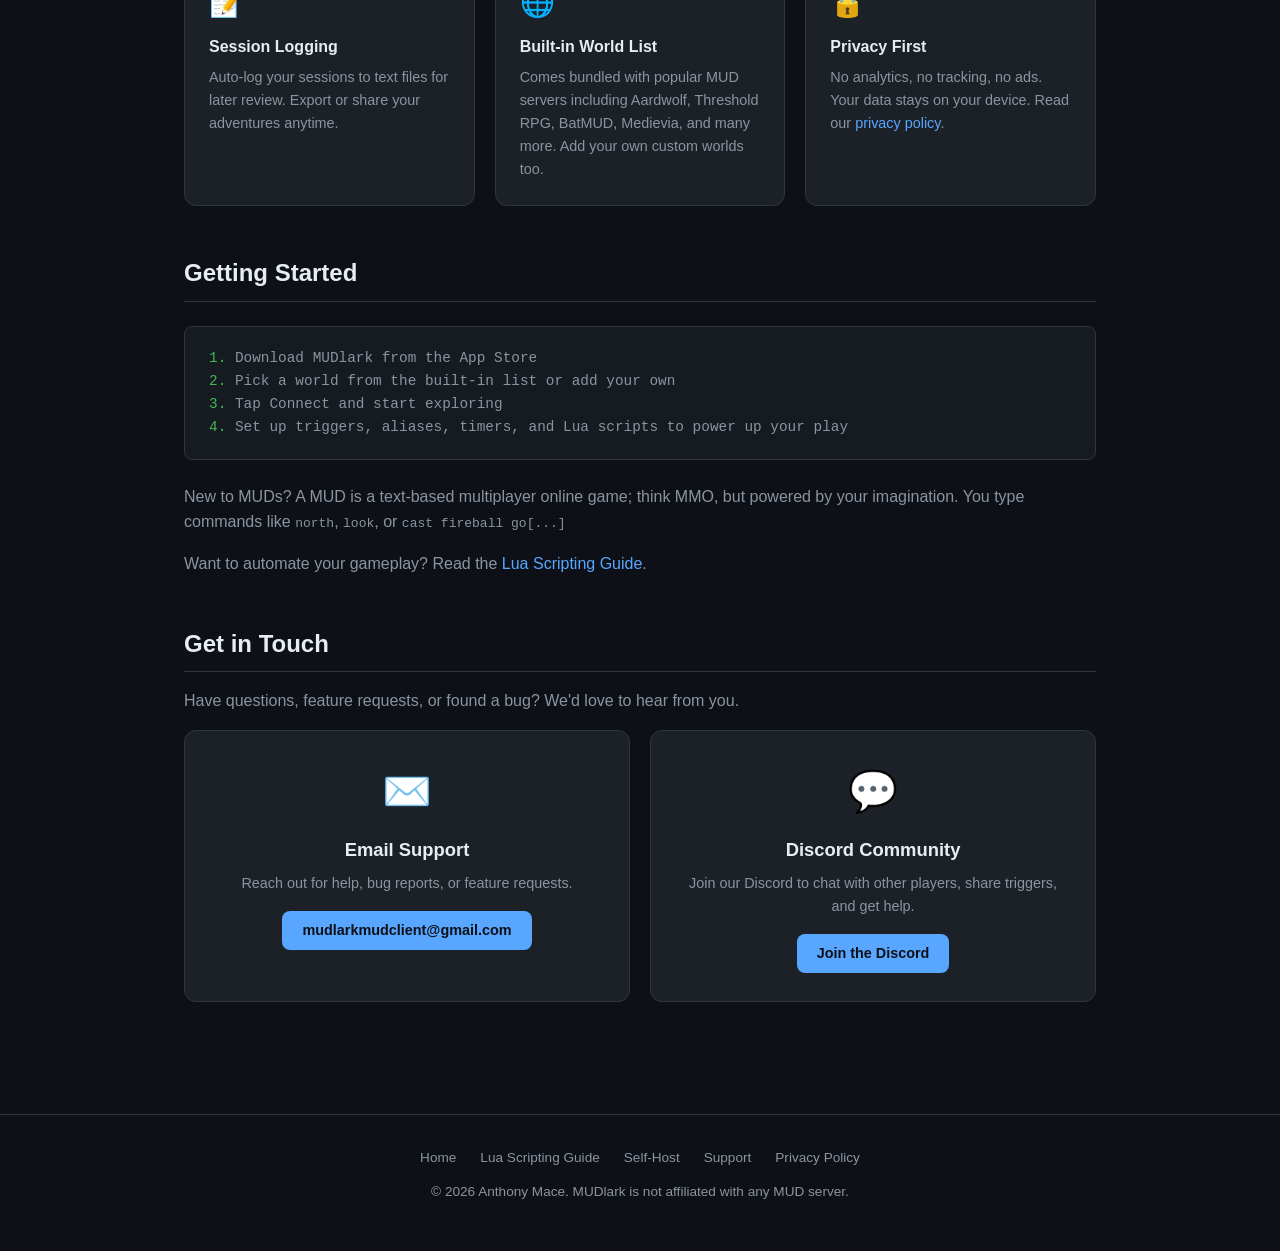
==== commit 59b0c669: "Revise MUDlark description and add screenshots section Updated the description of MUDlark and added " ====
--- a/docs/index.html
+++ b/docs/index.html
@@ -38,8 +38,13 @@
 
     <section id="about">
       <h2>What is MUDlark?</h2>
-      <p>MUDlark is a full-featured MUD (Multi-User Dungeon) client for iPhone and iPad. Connect to any MUD game server over telnet/TCP and enjoy rich ANSI/xterm color rendering, powerful automation w[...]</p>
-      <p>Whether you're a veteran MUD player or discovering text-based RPGs for the first time, MUDlark gives you a polished mobile experience with a dark terminal-style interface designed for comfort[...]</p>
+      <p>MUDlark is a full-featured MUD (Multi-User Dungeon) client for iPhone and iPad. Connect to any MUD game server over telnet/TCP and enjoy rich ANSI/xterm color rendering, powerful automation through Lua and native triggers.</p>
+      <p>Whether you're a veteran MUD player or discovering text-based RPGs for the first time, MUDlark gives you a polished mobile experience with a dark terminal-style interface designed for comfort.</p>
+    </section>
+
+    <section id="about">
+      <h2>A picture is worth a thousand words?</h2>
+      <p><a href="https://ibb.co/album/Cpc7K6">IMGBB Link For Some Screenshots v1.6.4</a></p>
     </section>
 
     <section id="download">
